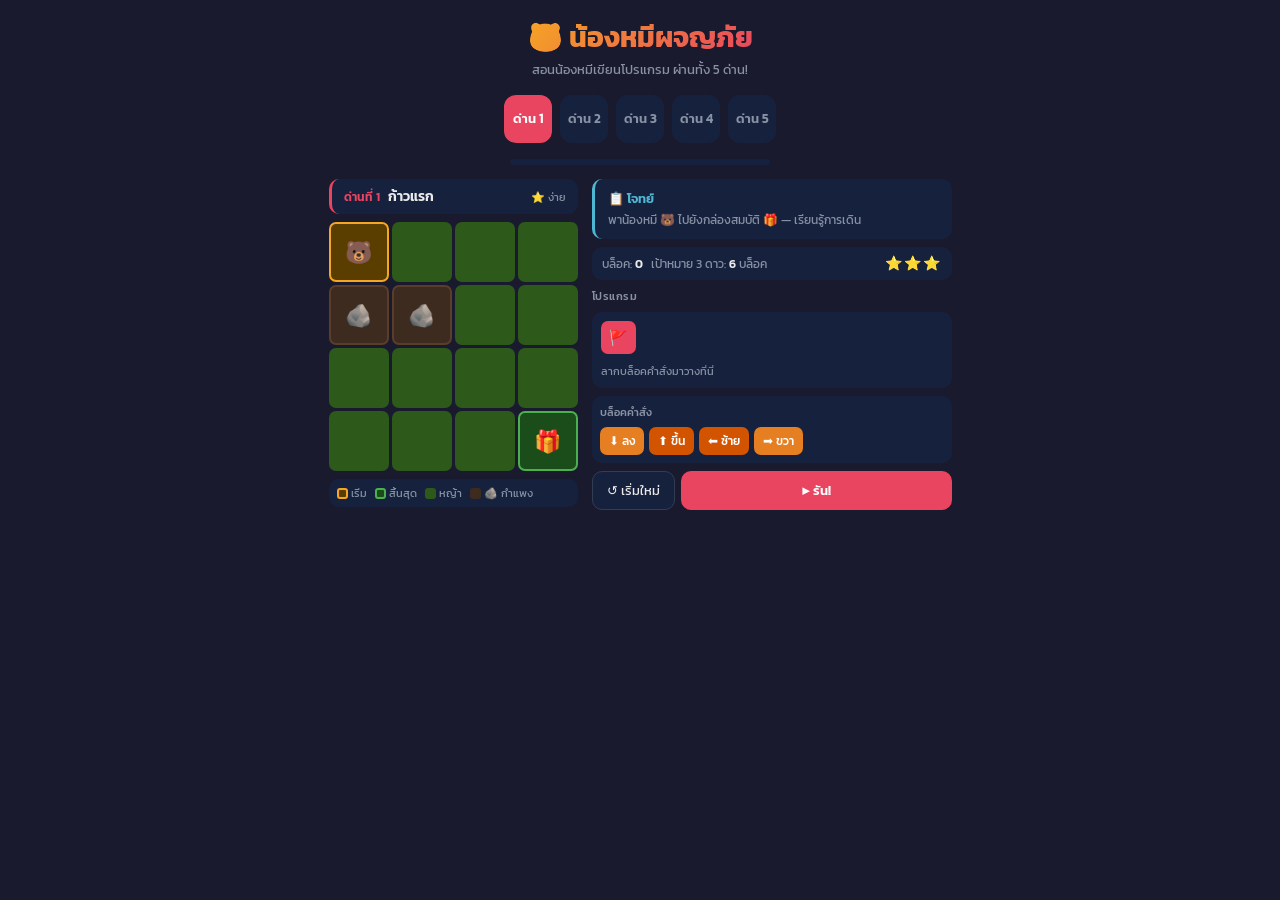
==== index.html @ 05c0a298 "Change to index file name." ====
<!DOCTYPE html>
<html lang="th">
<head>
<meta charset="UTF-8">
<meta name="viewport" content="width=device-width, initial-scale=1.0">
<title>🐻 น้องหมีผจญภัย</title>
<style>
  @import url('https://fonts.googleapis.com/css2?family=Kanit:wght@400;500;600;700&display=swap');

  *{box-sizing:border-box;margin:0;padding:0}

  :root{
    --bg:#1a1a2e;
    --surface:#16213e;
    --card:#0f3460;
    --accent:#e94560;
    --gold:#f5a623;
    --green:#4caf50;
    --blue:#4eb8d4;
    --purple:#8e44ad;
    --text:#eaeaea;
    --text-dim:#8892a4;
    --radius:10px;
  }

  body{
    background:var(--bg);
    color:var(--text);
    font-family:'Kanit',sans-serif;
    min-height:100vh;
    display:flex;
    flex-direction:column;
    align-items:center;
    padding:16px;
    user-select:none;
    -webkit-user-select:none;
  }

  /* Header */
  .header{
    text-align:center;
    margin-bottom:16px;
  }
  .header h1{
    font-size:28px;
    font-weight:700;
    background:linear-gradient(135deg,#f5a623,#e94560);
    -webkit-background-clip:text;
    -webkit-text-fill-color:transparent;
    background-clip:text;
  }
  .header p{font-size:13px;color:var(--text-dim);margin-top:2px}

  /* Level selector */
  .levels{
    display:flex;
    gap:8px;
    margin-bottom:16px;
    flex-wrap:wrap;
    justify-content:center;
  }
  .lvl-btn{
    width:48px;height:48px;border-radius:12px;
    border:2px solid transparent;
    background:var(--surface);
    color:var(--text-dim);
    font-family:'Kanit',sans-serif;
    font-size:13px;font-weight:600;
    cursor:pointer;
    display:flex;flex-direction:column;align-items:center;justify-content:center;gap:1px;
    transition:all .2s;
    position:relative;
  }
  .lvl-btn .star{font-size:9px;letter-spacing:-1px}
  .lvl-btn.done{border-color:var(--gold);color:var(--gold)}
  .lvl-btn.active{background:var(--accent);border-color:var(--accent);color:#fff}
  .lvl-btn:hover:not(.active){background:var(--card);color:var(--text)}
  .lvl-btn.locked{opacity:.4;cursor:not-allowed}

  /* Main game area */
  .game{
    display:flex;
    gap:14px;
    flex-wrap:wrap;
    justify-content:center;
    width:100%;
    max-width:820px;
  }

  /* Grid */
  .grid-wrap{display:flex;flex-direction:column;gap:8px}
  .level-badge{
    display:flex;align-items:center;gap:8px;
    padding:7px 12px;
    background:var(--surface);
    border-radius:var(--radius);
    border-left:3px solid var(--accent);
  }
  .level-badge .lv{font-size:12px;color:var(--accent);font-weight:600}
  .level-badge .nm{font-size:14px;font-weight:600}
  .level-badge .diff{font-size:11px;color:var(--text-dim);margin-left:auto}

  .grid{
    display:grid;
    gap:3px;
  }
  .cell{
    width:60px;height:60px;
    border-radius:7px;
    display:flex;align-items:center;justify-content:center;
    font-size:22px;
    border:2px solid transparent;
    transition:all .2s;
    position:relative;
  }
  .grass{background:#2d5a1b}
  .water{background:#1a4a6b}
  .obstacle{background:#3d2b1f;border-color:#5a3d2a}
  .ice{background:#a8d8e8;border-color:#7ec8e3}
  .sand{background:#8b7355}
  .lava{background:#7a2020;border-color:#c0392b}
  .start{background:#5a3e00;border-color:var(--gold)}
  .end{background:#1b4d1b;border-color:var(--green)}
  .path-cell{outline:3px solid rgba(245,166,35,.6);outline-offset:-3px;z-index:1}
  .active-cell{background:#fff3b0!important}

  .legend{
    display:flex;gap:8px;flex-wrap:wrap;
    font-size:11px;color:var(--text-dim);
    padding:6px 8px;background:var(--surface);border-radius:var(--radius);
  }
  .ld{width:11px;height:11px;border-radius:3px;flex-shrink:0}
  .li{display:flex;align-items:center;gap:3px}

  /* Right panel */
  .rp{
    flex:1;min-width:270px;max-width:360px;
    display:flex;flex-direction:column;gap:8px;
  }

  .obj{
    background:var(--surface);border-radius:var(--radius);
    padding:10px 13px;
    border-left:3px solid var(--blue);
  }
  .obj h3{font-size:13px;font-weight:600;color:var(--blue);margin-bottom:3px}
  .obj p{font-size:12px;color:var(--text-dim);line-height:1.5}

  .prog-label{font-size:11px;color:var(--text-dim);font-weight:500;text-transform:uppercase;letter-spacing:.5px}

  .prog{
    background:var(--surface);border-radius:var(--radius);
    padding:8px;min-height:72px;
    display:flex;flex-wrap:wrap;gap:5px;align-items:flex-start;
    border:1.5px solid transparent;
    transition:border-color .2s;
  }
  .prog.over{border-color:var(--gold)}
  .hint{font-size:11px;color:var(--text-dim);width:100%;padding-top:4px}
  .flag-blk{
    background:var(--accent);border-radius:7px;
    padding:5px 8px;font-size:15px;
    flex-shrink:0;
  }

  .blk{
    border-radius:7px;padding:5px 9px;
    font-size:12px;font-weight:500;
    cursor:grab;user-select:none;
    display:flex;align-items:center;gap:4px;
    border:none;color:#fff;
    transition:transform .1s,opacity .2s;
  }
  .blk:active{cursor:grabbing;transform:scale(.96)}
  .dn,.rt{background:#e67e22}
  .up,.lt{background:#d35400}
  .lp{background:var(--purple)}
  .if-blk{background:#1565c0}

  .placed{cursor:pointer;position:relative}
  .placed::after{
    content:'×';position:absolute;top:-5px;right:-5px;
    background:var(--accent);border-radius:50%;
    width:15px;height:15px;font-size:10px;color:#fff;
    display:flex;align-items:center;justify-content:center;
    line-height:15px;text-align:center;
  }
  .lp-n{
    width:28px;border:1px solid rgba(255,255,255,.4);
    border-radius:4px;padding:1px 3px;font-size:11px;
    text-align:center;background:rgba(255,255,255,.2);
    color:#fff;font-family:'Kanit',sans-serif;
  }

  .palette{
    display:flex;flex-wrap:wrap;gap:5px;
    padding:8px;background:var(--surface);border-radius:var(--radius);
  }
  .palette-label{font-size:11px;color:var(--text-dim);width:100%;margin-bottom:2px;font-weight:500}

  .btn-row{display:flex;gap:6px}
  .run{
    background:var(--accent);color:#fff;border:none;
    border-radius:var(--radius);padding:9px 18px;
    font-size:13px;font-weight:600;cursor:pointer;
    font-family:'Kanit',sans-serif;
    transition:background .2s,transform .1s;
    flex:1;
  }
  .run:hover{background:#ff6b7a}
  .run:active{transform:scale(.97)}
  .rst{
    background:var(--surface);border:1.5px solid #333d52;
    border-radius:var(--radius);padding:9px 14px;
    font-size:13px;cursor:pointer;
    color:var(--text);font-family:'Kanit',sans-serif;
    transition:background .2s;
  }
  .rst:hover{background:var(--card)}


  .msg{
    font-size:12px;padding:8px 12px;
    border-radius:var(--radius);font-weight:500;
    min-height:36px;
  }
  .ok{background:#1b4d1b;color:#81c784}
  .err{background:#4a1520;color:#ef9a9a}
  .inf{background:#0d2b45;color:#64b5f6}



  /* Win screen */
  .win-overlay{
    display:none;position:fixed;inset:0;
    background:rgba(0,0,0,.8);
    z-index:100;
    align-items:center;justify-content:center;
  }
  .win-overlay.show{display:flex}
  .win-box{
    background:var(--surface);border-radius:20px;
    padding:32px;text-align:center;
    border:2px solid var(--gold);
    max-width:340px;width:90%;
    animation:popIn .4s cubic-bezier(.34,1.56,.64,1);
  }
  @keyframes popIn{from{transform:scale(.6);opacity:0}to{transform:scale(1);opacity:1}}
  .win-box .emoji{font-size:64px;display:block;margin-bottom:12px}
  .win-box h2{font-size:22px;font-weight:700;color:var(--gold);margin-bottom:6px}
  .win-box p{font-size:13px;color:var(--text-dim);margin-bottom:16px}
  .win-next{
    background:linear-gradient(135deg,var(--gold),var(--accent));
    color:#fff;border:none;border-radius:var(--radius);
    padding:10px 24px;font-size:14px;font-weight:600;
    cursor:pointer;font-family:'Kanit',sans-serif;
    transition:transform .1s;
  }
  .win-next:hover{transform:scale(1.04)}
  .win-close{
    background:transparent;border:1.5px solid #333d52;
    color:var(--text-dim);border-radius:var(--radius);
    padding:10px 20px;font-size:13px;cursor:pointer;
    font-family:'Kanit',sans-serif;margin-left:8px;
  }

  /* Step counter */
  .step-info{
    display:flex;gap:8px;align-items:center;
    padding:6px 10px;background:var(--surface);
    border-radius:var(--radius);font-size:12px;
    color:var(--text-dim);
  }
  .step-info span{color:var(--text);font-weight:600}
  .stars-display{
    margin-left:auto;font-size:14px;letter-spacing:2px;
  }

  /* Progress bar */
  .prog-bar-wrap{
    background:var(--surface);border-radius:999px;
    height:6px;overflow:hidden;
    width:100%;
  }
  .prog-bar{
    height:100%;border-radius:999px;
    background:linear-gradient(90deg,var(--gold),var(--accent));
    transition:width .4s ease;
  }
</style>
</head>
<body>

<div class="header">
  <h1>🐻 น้องหมีผจญภัย</h1>
  <p>สอนน้องหมีเขียนโปรแกรม ผ่านทั้ง 5 ด่าน!</p>
</div>

<!-- Level select -->
<div class="levels" id="level-tabs"></div>
<div class="prog-bar-wrap" style="max-width:260px;margin-bottom:14px">
  <div class="prog-bar" id="progress-bar" style="width:0%"></div>
</div>

<!-- Game -->
<div class="game">
  <div class="grid-wrap">
    <div class="level-badge">
      <span class="lv" id="lv-label">ด่านที่ 1</span>
      <span class="nm" id="lv-name">ก้าวแรก</span>
      <span class="diff" id="lv-diff">⭐ ง่าย</span>
    </div>
    <div class="grid" id="grid"></div>
    <div class="legend" id="legend"></div>
  </div>

  <div class="rp">
    <div class="obj">
      <h3>📋 โจทย์</h3>
      <p id="objective">พาน้องหมี 🐻 ไปยังกล่องสมบัติ 🎁</p>
    </div>

    <div class="step-info">
      <div>บล็อค: <span id="block-count">0</span></div>
      <div>เป้าหมาย 3 ดาว: <span id="target-steps">—</span> บล็อค</div>
      <div class="stars-display" id="stars-preview">⭐⭐⭐</div>
    </div>

    <div class="prog-label">โปรแกรม</div>
    <div class="prog" id="prog">
      <div class="flag-blk">🚩</div>
      <div class="hint" id="hint">ลากบล็อคคำสั่งมาวางที่นี่</div>
    </div>

    <div class="palette" id="palette">
      <div class="palette-label">บล็อคคำสั่ง</div>
    </div>

    <div class="btn-row">
      <button class="rst" onclick="resetGame()">↺ เริ่มใหม่</button>
      <button class="run" onclick="runProgram()">▶ รัน!</button>

    </div>

    <div class="msg" id="msg"></div>


  </div>
</div>

<!-- Win overlay -->
<div class="win-overlay" id="win-overlay">
  <div class="win-box">
    <span class="emoji" id="win-emoji">🎉</span>
    <h2 id="win-title">เยี่ยมมาก!</h2>
    <p id="win-desc">ผ่านด่านแล้ว!</p>
    <div id="win-stars" style="font-size:28px;margin-bottom:16px">⭐⭐⭐</div>
    <button class="win-next" id="win-next-btn" onclick="nextLevel()">ด่านถัดไป ➡</button>
    <button class="win-close" onclick="closeWin()">เล่นอีกครั้ง</button>
  </div>
</div>

<script>
// ==================== LEVEL DATA ====================
const LEVELS = [
  {
    name:'ก้าวแรก',
    difficulty:'⭐ ง่าย',
    objective:'พาน้องหมี 🐻 ไปยังกล่องสมบัติ 🎁 — เรียนรู้การเดิน',
    size:4,
    map:[
      ['start','grass','grass','grass'],
      ['obstacle','obstacle','grass','grass'],
      ['grass','grass','grass','grass'],
      ['grass','grass','grass','end'],
    ],
    start:[0,0], end:[3,3],
    targetSteps:6,
    solution:{
      label:'6 ก้าว',
      flat:[{cmd:'right'},{cmd:'right'},{cmd:'down'},{cmd:'right'},{cmd:'down'},{cmd:'down'}],
      looped:null,
      path:[[0,0],[0,1],[0,2],[1,2],[2,2],[2,3],[3,3]]
    },
    availableCmds:['down','up','left','right'],
    terrainInfo:{obstacle:'🪨 กำแพง'},
  },
  {
    name:'ข้ามแม่น้ำ',
    difficulty:'⭐⭐ ปานกลาง',
    objective:'มีน้ำกั้น! หาเส้นทางที่ไม่ผ่านน้ำ 💧',
    size:5,
    map:[
      ['start','grass','grass','obstacle','grass'],
      ['grass','obstacle','grass','grass','grass'],
      ['grass','grass','grass','water','grass'],
      ['obstacle','grass','water','grass','grass'],
      ['grass','grass','grass','grass','end'],
    ],
    start:[0,0], end:[4,4],
    targetSteps:8,
    solution:{
      label:'8 ก้าว',
      flat:[{cmd:'right'},{cmd:'right'},{cmd:'down'},{cmd:'right'},{cmd:'right'},{cmd:'down'},{cmd:'down'},{cmd:'down'}],
      looped:[{cmd:'loop',n:2},{cmd:'right'},{cmd:'down'},{cmd:'loop',n:2},{cmd:'right'},{cmd:'loop',n:3},{cmd:'down'}],
      path:[[0,0],[0,1],[0,2],[1,2],[1,3],[1,4],[2,4],[3,4],[4,4]]
    },
    availableCmds:['down','up','left','right','loop'],
    terrainInfo:{obstacle:'🪨 กำแพง',water:'💧 น้ำ'},
  },
  {
    name:'ป่าน้ำแข็ง',
    difficulty:'⭐⭐⭐ ยาก',
    objective:'พื้นน้ำแข็งลื่น! ระวังขอบแผนที่ 🧊',
    size:5,
    map:[
      ['start','ice','ice','obstacle','grass'],
      ['grass','ice','obstacle','grass','grass'],
      ['grass','ice','ice','ice','grass'],
      ['obstacle','grass','grass','ice','obstacle'],
      ['grass','grass','grass','ice','end'],
    ],
    start:[0,0], end:[4,4],
    targetSteps:9,
    solution:{
      label:'9 ก้าว',
      flat:[{cmd:'down'},{cmd:'down'},{cmd:'right'},{cmd:'down'},{cmd:'right'},{cmd:'down'},{cmd:'right'},{cmd:'right'},{cmd:'right'}],
      looped:null,
      path:[[0,0],[1,0],[2,0],[2,1],[2,2],[2,3],[3,3],[4,3],[4,4]]
    },
    availableCmds:['down','up','left','right','loop'],
    terrainInfo:{obstacle:'🪨 กำแพง',ice:'🧊 น้ำแข็ง (ลื่น)'},
  },
  {
    name:'ทะเลทราย',
    difficulty:'⭐⭐⭐ ยาก',
    objective:'ทรายร้อน! ใช้บล็อควนซ้ำให้เก่งเพื่อเดินทางไกล 🏜️',
    size:6,
    map:[
      ['start','sand','sand','sand','obstacle','grass'],
      ['grass','obstacle','sand','sand','sand','grass'],
      ['grass','grass','sand','obstacle','sand','grass'],
      ['obstacle','grass','grass','sand','sand','sand'],
      ['grass','grass','grass','obstacle','grass','sand'],
      ['grass','grass','grass','grass','grass','end'],
    ],
    start:[0,0], end:[5,5],
    targetSteps:10,
    solution:{
      label:'10 ก้าว',
      flat:[{cmd:'down'},{cmd:'down'},{cmd:'right'},{cmd:'right'},{cmd:'down'},{cmd:'right'},{cmd:'right'},{cmd:'down'},{cmd:'down'},{cmd:'right'}],
      looped:[{cmd:'loop',n:2},{cmd:'down'},{cmd:'loop',n:2},{cmd:'right'},{cmd:'down'},{cmd:'loop',n:2},{cmd:'right'},{cmd:'loop',n:2},{cmd:'down'},{cmd:'right'}],
      path:[[0,0],[1,0],[2,0],[2,1],[2,2],[3,2],[3,3],[3,4],[4,4],[5,4],[5,5]]
    },
    availableCmds:['down','up','left','right','loop'],
    terrainInfo:{obstacle:'🪨 กำแพง',sand:'🏜️ ทราย'},
  },
  {
    name:'ภูเขาไฟ',
    difficulty:'🔥 ยากมาก',
    objective:'ระวังลาวา! เส้นทางแคบมาก ต้องวางแผนให้ดี 🌋',
    size:6,
    map:[
      ['start','grass','lava','lava','lava','grass'],
      ['grass','grass','grass','lava','grass','grass'],
      ['lava','obstacle','grass','lava','grass','lava'],
      ['lava','grass','grass','grass','obstacle','lava'],
      ['grass','grass','lava','grass','grass','grass'],
      ['grass','obstacle','lava','lava','grass','end'],
    ],
    start:[0,0], end:[5,5],
    targetSteps:10,
    solution:{
      label:'10 ก้าว',
      flat:[{cmd:'down'},{cmd:'down'},{cmd:'right'},{cmd:'right'},{cmd:'down'},{cmd:'down'},{cmd:'right'},{cmd:'right'},{cmd:'down'},{cmd:'right'}],
      looped:[{cmd:'loop',n:2},{cmd:'down'},{cmd:'loop',n:2},{cmd:'right'},{cmd:'loop',n:2},{cmd:'down'},{cmd:'loop',n:2},{cmd:'right'},{cmd:'down'},{cmd:'right'}],
      path:[[0,0],[1,0],[2,0],[2,1],[2,2],[3,2],[3,3],[4,3],[4,4],[5,4],[5,5]]
    },
    availableCmds:['down','up','left','right','loop'],
    terrainInfo:{lava:'🔥 ลาวา',obstacle:'🪨 กำแพง'},
  },
];

// ==================== GAME STATE ====================
const EMOJIS={start:'🐻',end:'🎁',obstacle:'🪨',water:'💧',grass:'',ice:'🧊',sand:'🏝️',lava:'🔥'};
const CMD_ICONS={down:'⬇',up:'⬆',left:'⬅',right:'➡'};
const CMD_LABELS={down:'ลง',up:'ขึ้น',left:'ซ้าย',right:'ขวา'};
const CMD_CLASS={down:'dn',up:'up',left:'lt',right:'rt'};
const BLOCKED=['water','lava','obstacle'];

let currentLevel=0;
let pos={r:0,c:0};
let program=[];
let running=false;
let completedLevels=[];
let levelStars={};

try{
  completedLevels=JSON.parse(localStorage.getItem('beargame_done')||'[]');
  levelStars=JSON.parse(localStorage.getItem('beargame_stars')||'{}');
}catch(e){}

function saveProgress(){
  try{
    localStorage.setItem('beargame_done',JSON.stringify(completedLevels));
    localStorage.setItem('beargame_stars',JSON.stringify(levelStars));
  }catch(e){}
}

// ==================== BUILD UI ====================
function buildLevelTabs(){
  const wrap=document.getElementById('level-tabs');
  wrap.innerHTML='';
  LEVELS.forEach((lv,i)=>{
    const btn=document.createElement('button');
    btn.className='lvl-btn'+(i===currentLevel?' active':'')+(completedLevels.includes(i)?' done':'');
    const stars=levelStars[i]||0;
    const starStr=stars>0?('⭐'.repeat(stars)):'';
    btn.innerHTML=`<span>ด่าน ${i+1}</span><span class="star">${starStr||''}</span>`;
    btn.onclick=()=>{if(!running){loadLevel(i);}};
    wrap.appendChild(btn);
  });
  // Progress bar
  const pct=(completedLevels.length/LEVELS.length)*100;
  document.getElementById('progress-bar').style.width=pct+'%';
}

function loadLevel(idx){
  currentLevel=idx;
  running=false;
  program=[];
  pos={r:LEVELS[idx].start[0],c:LEVELS[idx].start[1]};

  const lv=LEVELS[idx];
  document.getElementById('lv-label').textContent=`ด่านที่ ${idx+1}`;
  document.getElementById('lv-name').textContent=lv.name;
  document.getElementById('lv-diff').textContent=lv.difficulty;
  document.getElementById('objective').textContent=lv.objective;
  document.getElementById('target-steps').textContent=lv.solution.looped?lv.solution.looped.length:lv.solution.flat.length;

  // Update grid size
  const g=document.getElementById('grid');
  g.style.gridTemplateColumns=`repeat(${lv.size},60px)`;
  g.style.gridTemplateRows=`repeat(${lv.size},60px)`;

  // Palette
  buildPalette(lv.availableCmds);

  // Clear program
  const prog=document.getElementById('prog');
  prog.querySelectorAll('.placed').forEach(b=>b.remove());
  const h=document.getElementById('hint');
  if(h)h.style.display='';
  document.getElementById('msg').textContent='';
  document.getElementById('msg').className='msg';
  document.getElementById('block-count').textContent='0';
  document.getElementById('stars-preview').textContent='⭐⭐⭐';

  // Legend
  buildLegend(lv.terrainInfo);

  buildGrid([]);
  buildLevelTabs();
}

function buildPalette(cmds){
  const pal=document.getElementById('palette');
  pal.innerHTML='<div class="palette-label">บล็อคคำสั่ง</div>';
  cmds.forEach(cmd=>{
    if(cmd==='loop'){
      const b=document.createElement('div');
      b.className='blk lp';b.draggable=true;b.dataset.cmd='loop';
      b.innerHTML=`🔁 ×<input class="lp-n" id="lpn" type="number" min="1" max="9" value="2" onclick="event.stopPropagation()"> ถัดไป`;
      pal.appendChild(b);
    } else {
      const b=document.createElement('div');
      b.className=`blk ${CMD_CLASS[cmd]||''}`;b.draggable=true;b.dataset.cmd=cmd;
      b.textContent=`${CMD_ICONS[cmd]} ${CMD_LABELS[cmd]}`;
      pal.appendChild(b);
    }
  });
  setupDrag();
}

function buildLegend(info){
  const leg=document.getElementById('legend');
  const bg={obstacle:'#3d2b1f',water:'#1a4a6b',grass:'#2d5a1b',ice:'#a8d8e8',sand:'#8b7355',lava:'#7a2020',start:'#5a3e00',end:'#1b4d1b'};
  let html=`<div class="li"><div class="ld" style="background:#5a3e00;border:2px solid var(--gold)"></div>เริ่ม</div>`;
  html+=`<div class="li"><div class="ld" style="background:#1b4d1b;border:2px solid var(--green)"></div>สิ้นสุด</div>`;
  html+=`<div class="li"><div class="ld" style="background:#2d5a1b"></div>หญ้า</div>`;
  for(const [type,label] of Object.entries(info)){
    html+=`<div class="li"><div class="ld" style="background:${bg[type]||'#555'}"></div>${label}</div>`;
  }
  leg.innerHTML=html;
}

function buildGrid(pathCells){
  const lv=LEVELS[currentLevel];
  const g=document.getElementById('grid');g.innerHTML='';
  const pathSet=new Set((pathCells||[]).map(([r,c])=>r+','+c));
  for(let r=0;r<lv.size;r++) for(let c=0;c<lv.size;c++){
    const d=document.createElement('div');
    const type=lv.map[r][c];
    d.className='cell '+type;
    d.id=`c${r}${c}`;
    if(pathSet.has(r+','+c)&&type!=='start'&&type!=='end') d.classList.add('path-cell');
    d.textContent=EMOJIS[type]||'';
    g.appendChild(d);
  }
  drawPlayer();
}

function drawPlayer(){
  document.querySelectorAll('.player').forEach(e=>e.remove());
  const cell=document.getElementById(`c${pos.r}${pos.c}`);
  if(cell){
    cell.textContent='';
    const s=document.createElement('span');
    s.className='player';s.textContent='🐻';
    cell.appendChild(s);
  }
}

// ==================== DRAG & DROP ====================
let dragSetupDone = false;
function setupDrag(){
  const pal=document.getElementById('palette');
  const prog=document.getElementById('prog');

  if(!dragSetupDone){
    dragSetupDone=true;

    prog.addEventListener('dragover',e=>{e.preventDefault();prog.classList.add('over');});
    prog.addEventListener('dragleave',()=>prog.classList.remove('over'));
    prog.addEventListener('drop',e=>{
      e.preventDefault();prog.classList.remove('over');
      const d=e.dataTransfer.getData('text');if(d)addBlock(d);
    });
  }

  // Remove old dragstart listener and re-add fresh one on palette
  const oldPal=pal.cloneNode(true);
  pal.parentNode.replaceChild(oldPal,pal);
  const newPal=document.getElementById('palette');
  newPal.addEventListener('dragstart',e=>{
    const b=e.target.closest('[data-cmd]');if(!b)return;
    if(b.classList.contains('placed')){e.preventDefault();return;}
    const cmd=b.dataset.cmd;
    const lpn=newPal.querySelector('#lpn');
    e.dataTransfer.setData('text',cmd==='loop'?'loop:'+(lpn?lpn.value:2):cmd);
  });
}

function addBlock(data){
  const hint=document.getElementById('hint');if(hint)hint.style.display='none';
  const b=document.createElement('div');
  b.className='blk placed ';
  if(data.startsWith('loop')){
    const n=data.split(':')[1]||2;
    b.classList.add('lp');
    b.innerHTML=`🔁×${n} ถัดไป`;
    b.dataset.cmd='loop';b.dataset.n=n;
  } else {
    b.classList.add(CMD_CLASS[data]||'');
    b.textContent=`${CMD_ICONS[data]} ${CMD_LABELS[data]}`;
    b.dataset.cmd=data;
  }
  b.title='คลิกเพื่อลบ';
  b.addEventListener('click',()=>{if(!running){b.remove();updateProg();}});
  document.getElementById('prog').appendChild(b);
  updateProg();
}

function updateProg(){
  program=[];
  document.getElementById('prog').querySelectorAll('.placed').forEach(b=>{
    program.push(b.dataset.cmd==='loop'?{cmd:'loop',n:parseInt(b.dataset.n)||2}:{cmd:b.dataset.cmd});
  });
  const count=program.length;
  document.getElementById('block-count').textContent=count;

  const lv=LEVELS[currentLevel];
  const s=calcStars(program.length,lv);
  document.getElementById('stars-preview').textContent=program.length>0?'⭐'.repeat(s)+'☆'.repeat(3-s):'⭐⭐⭐';
}

function expandProg(p){
  const out=[];let i=0;
  while(i<p.length){
    if(p[i].cmd==='loop'&&i+1<p.length){
      for(let k=0;k<p[i].n;k++) out.push(p[i+1]);
      i+=2;
    } else {out.push(p[i]);i++;}
  }
  return out;
}

function calcStars(blockCount, lv){
  const sol=lv.solution;
  // threshold สำหรับ 3 ดาว: ถ้ามี looped solution ให้ใช้ความยาวนั้น ถ้าไม่มีใช้ flat
  const best3 = sol.looped ? sol.looped.length : sol.flat.length;
  const best2 = sol.flat.length;
  if(blockCount <= best3) return 3;
  if(blockCount <= best2) return 2;
  return 1;
}

// ==================== RUN ====================
async function runProgram(){
  if(running)return;running=true;
  updateProg();
  setMsg('','');
  const lv=LEVELS[currentLevel];
  pos={r:lv.start[0],c:lv.start[1]};
  buildGrid([]);

  const exp=expandProg(program);
  if(!exp.length){setMsg('ยังไม่มีคำสั่ง ลากบล็อคมาก่อนนะ 🙂','inf');running=false;return;}

  const visited=[[lv.start[0],lv.start[1]]];

  for(const s of exp){
    await delay(340);
    let{r,c}=pos,nr=r,nc=c;
    if(s.cmd==='down')nr++;
    else if(s.cmd==='up')nr--;
    else if(s.cmd==='left')nc--;
    else if(s.cmd==='right')nc++;

    if(nr<0||nr>=lv.size||nc<0||nc>=lv.size){
      setMsg('ออกนอกแผนที่! 😅 ลองเส้นทางอื่น','err');running=false;return;
    }
    const cellType=lv.map[nr][nc];
    if(cellType==='obstacle'){setMsg('ชนกำแพง! 🪨 หลีกเลี่ยงหิน','err');running=false;return;}
    if(cellType==='water'){setMsg('ตกน้ำ! 💧 น้องหมีว่ายน้ำไม่เป็น','err');running=false;return;}
    if(cellType==='lava'){setMsg('โดนลาวา! 🔥 ร้อนมาก! เลี่ยงด้วย','err');running=false;return;}

    pos={r:nr,c:nc};
    visited.push([nr,nc]);
    buildGrid(visited);
  }

  await delay(200);
  if(pos.r===lv.end[0]&&pos.c===lv.end[1]){
    const blockCount=program.length;
    const steps=exp.length;
    const stars=calcStars(blockCount,lv);
    onLevelComplete(stars,steps,blockCount);
  } else {
    setMsg('ยังไม่ถึงจุดหมาย ลองปรับเส้นทางอีกครั้ง!','inf');
  }
  running=false;
}

function onLevelComplete(stars,steps,blockCount){
  if(!completedLevels.includes(currentLevel)) completedLevels.push(currentLevel);
  if((levelStars[currentLevel]||0)<stars) levelStars[currentLevel]=stars;
  saveProgress();

  const msgs3=['สุดยอด! ใช้บล็อคน้อยมาก! 🏆','เยี่ยมเลย! โค้ดกระชับมาก! 🌟','ฉลาดมาก! ใช้ลูปได้เก่งเลย! ✨'];
  const msgs2=['ดีมาก! ลองใช้ลูปเพื่อลดบล็อคให้ได้ 3 ดาว!','ผ่านแล้ว! ลองหาวิธีใช้บล็อคให้น้อยกว่านี้ได้!','ดี! ลองใช้วนซ้ำให้ได้ 3 ดาว!'];
  const msgs1=['ผ่านด่านแล้ว! แต่ใช้บล็อคเยอะมาก ลองใหม่!','ผ่านได้! ลองปรับให้ใช้บล็อคน้อยกว่านี้นะ!'];

  const msgs=stars===3?msgs3:stars===2?msgs2:msgs1;
  const desc=msgs[Math.floor(Math.random()*msgs.length)];

  document.getElementById('win-emoji').textContent=stars===3?'🏆':stars===2?'🌟':'🎉';
  document.getElementById('win-title').textContent=`ผ่านด่าน ${currentLevel+1}!`;
  document.getElementById('win-desc').textContent=desc+` (${blockCount} บล็อค / ${steps} ก้าว)`;
  document.getElementById('win-stars').textContent='⭐'.repeat(stars)+'☆'.repeat(3-stars);

  const nextBtn=document.getElementById('win-next-btn');
  if(currentLevel<LEVELS.length-1){
    nextBtn.style.display='';
    nextBtn.textContent=`ด่านที่ ${currentLevel+2} ➡`;
  } else {
    nextBtn.style.display='none';
  }

  document.getElementById('win-overlay').classList.add('show');
  buildLevelTabs();
}

function nextLevel(){
  closeWin();
  if(currentLevel<LEVELS.length-1) loadLevel(currentLevel+1);
}

function closeWin(){
  document.getElementById('win-overlay').classList.remove('show');
  resetGame();
}

function resetGame(){
  running=false;
  const lv=LEVELS[currentLevel];
  pos={r:lv.start[0],c:lv.start[1]};
  program=[];
  document.getElementById('prog').querySelectorAll('.placed').forEach(b=>b.remove());
  const h=document.getElementById('hint');if(h)h.style.display='';
  setMsg('','');
  document.getElementById('block-count').textContent='0';
  document.getElementById('stars-preview').textContent='⭐⭐⭐';
  buildGrid([]);
}



function setMsg(t,tp){
  const e=document.getElementById('msg');
  e.className='msg'+(tp?' '+tp:'');
  e.textContent=t;
}

function delay(ms){return new Promise(res=>setTimeout(res,ms));}

// ==================== INIT ====================
setupDrag();
loadLevel(0);
</script>
</body>
</html>
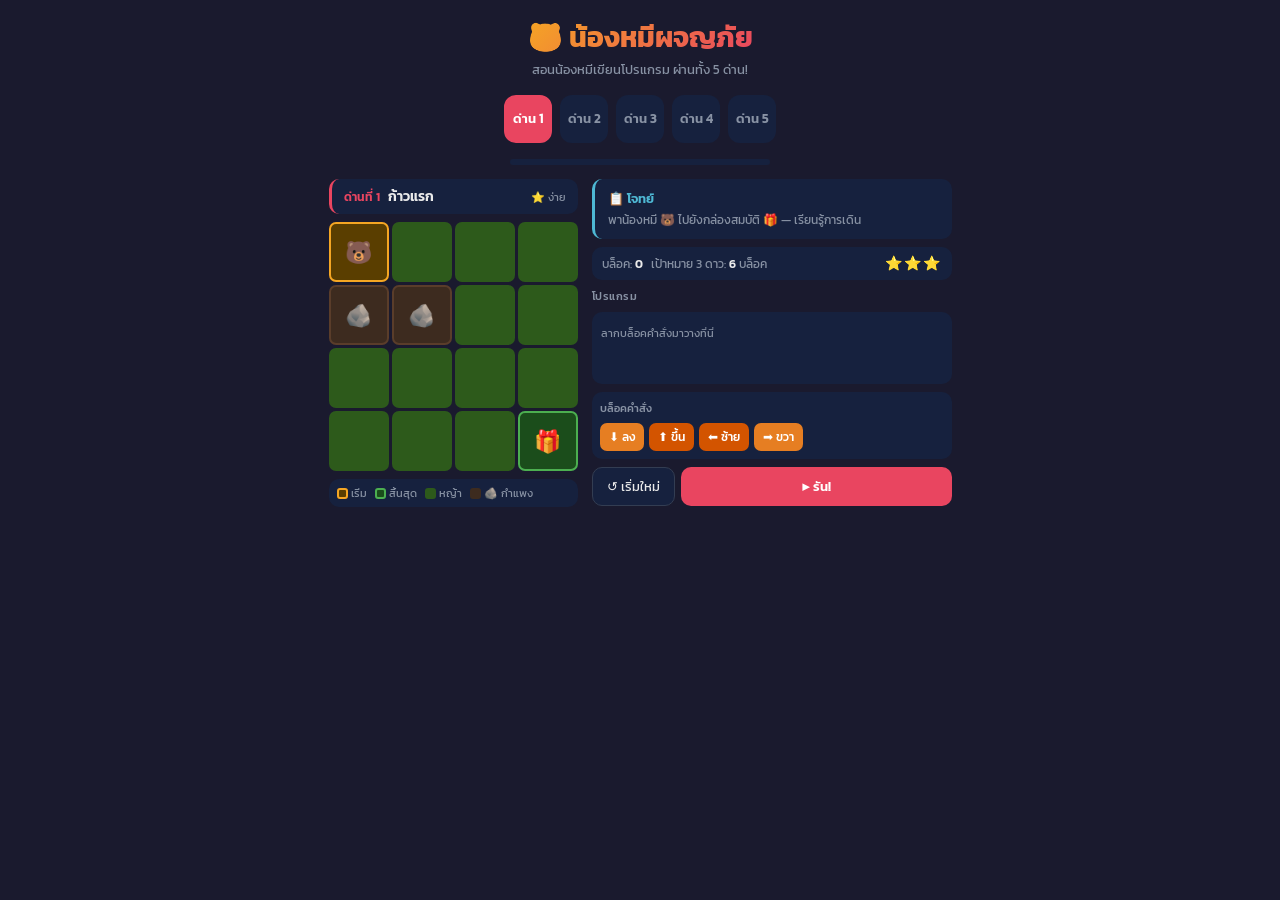
==== commit b8c5b6fa: "Updated the game is latest version." ====
--- a/index.html
+++ b/index.html
@@ -4,290 +4,7 @@
 <meta charset="UTF-8">
 <meta name="viewport" content="width=device-width, initial-scale=1.0">
 <title>🐻 น้องหมีผจญภัย</title>
-<style>
-  @import url('https://fonts.googleapis.com/css2?family=Kanit:wght@400;500;600;700&display=swap');
-
-  *{box-sizing:border-box;margin:0;padding:0}
-
-  :root{
-    --bg:#1a1a2e;
-    --surface:#16213e;
-    --card:#0f3460;
-    --accent:#e94560;
-    --gold:#f5a623;
-    --green:#4caf50;
-    --blue:#4eb8d4;
-    --purple:#8e44ad;
-    --text:#eaeaea;
-    --text-dim:#8892a4;
-    --radius:10px;
-  }
-
-  body{
-    background:var(--bg);
-    color:var(--text);
-    font-family:'Kanit',sans-serif;
-    min-height:100vh;
-    display:flex;
-    flex-direction:column;
-    align-items:center;
-    padding:16px;
-    user-select:none;
-    -webkit-user-select:none;
-  }
-
-  /* Header */
-  .header{
-    text-align:center;
-    margin-bottom:16px;
-  }
-  .header h1{
-    font-size:28px;
-    font-weight:700;
-    background:linear-gradient(135deg,#f5a623,#e94560);
-    -webkit-background-clip:text;
-    -webkit-text-fill-color:transparent;
-    background-clip:text;
-  }
-  .header p{font-size:13px;color:var(--text-dim);margin-top:2px}
-
-  /* Level selector */
-  .levels{
-    display:flex;
-    gap:8px;
-    margin-bottom:16px;
-    flex-wrap:wrap;
-    justify-content:center;
-  }
-  .lvl-btn{
-    width:48px;height:48px;border-radius:12px;
-    border:2px solid transparent;
-    background:var(--surface);
-    color:var(--text-dim);
-    font-family:'Kanit',sans-serif;
-    font-size:13px;font-weight:600;
-    cursor:pointer;
-    display:flex;flex-direction:column;align-items:center;justify-content:center;gap:1px;
-    transition:all .2s;
-    position:relative;
-  }
-  .lvl-btn .star{font-size:9px;letter-spacing:-1px}
-  .lvl-btn.done{border-color:var(--gold);color:var(--gold)}
-  .lvl-btn.active{background:var(--accent);border-color:var(--accent);color:#fff}
-  .lvl-btn:hover:not(.active){background:var(--card);color:var(--text)}
-  .lvl-btn.locked{opacity:.4;cursor:not-allowed}
-
-  /* Main game area */
-  .game{
-    display:flex;
-    gap:14px;
-    flex-wrap:wrap;
-    justify-content:center;
-    width:100%;
-    max-width:820px;
-  }
-
-  /* Grid */
-  .grid-wrap{display:flex;flex-direction:column;gap:8px}
-  .level-badge{
-    display:flex;align-items:center;gap:8px;
-    padding:7px 12px;
-    background:var(--surface);
-    border-radius:var(--radius);
-    border-left:3px solid var(--accent);
-  }
-  .level-badge .lv{font-size:12px;color:var(--accent);font-weight:600}
-  .level-badge .nm{font-size:14px;font-weight:600}
-  .level-badge .diff{font-size:11px;color:var(--text-dim);margin-left:auto}
-
-  .grid{
-    display:grid;
-    gap:3px;
-  }
-  .cell{
-    width:60px;height:60px;
-    border-radius:7px;
-    display:flex;align-items:center;justify-content:center;
-    font-size:22px;
-    border:2px solid transparent;
-    transition:all .2s;
-    position:relative;
-  }
-  .grass{background:#2d5a1b}
-  .water{background:#1a4a6b}
-  .obstacle{background:#3d2b1f;border-color:#5a3d2a}
-  .ice{background:#a8d8e8;border-color:#7ec8e3}
-  .sand{background:#8b7355}
-  .lava{background:#7a2020;border-color:#c0392b}
-  .start{background:#5a3e00;border-color:var(--gold)}
-  .end{background:#1b4d1b;border-color:var(--green)}
-  .path-cell{outline:3px solid rgba(245,166,35,.6);outline-offset:-3px;z-index:1}
-  .active-cell{background:#fff3b0!important}
-
-  .legend{
-    display:flex;gap:8px;flex-wrap:wrap;
-    font-size:11px;color:var(--text-dim);
-    padding:6px 8px;background:var(--surface);border-radius:var(--radius);
-  }
-  .ld{width:11px;height:11px;border-radius:3px;flex-shrink:0}
-  .li{display:flex;align-items:center;gap:3px}
-
-  /* Right panel */
-  .rp{
-    flex:1;min-width:270px;max-width:360px;
-    display:flex;flex-direction:column;gap:8px;
-  }
-
-  .obj{
-    background:var(--surface);border-radius:var(--radius);
-    padding:10px 13px;
-    border-left:3px solid var(--blue);
-  }
-  .obj h3{font-size:13px;font-weight:600;color:var(--blue);margin-bottom:3px}
-  .obj p{font-size:12px;color:var(--text-dim);line-height:1.5}
-
-  .prog-label{font-size:11px;color:var(--text-dim);font-weight:500;text-transform:uppercase;letter-spacing:.5px}
-
-  .prog{
-    background:var(--surface);border-radius:var(--radius);
-    padding:8px;min-height:72px;
-    display:flex;flex-wrap:wrap;gap:5px;align-items:flex-start;
-    border:1.5px solid transparent;
-    transition:border-color .2s;
-  }
-  .prog.over{border-color:var(--gold)}
-  .hint{font-size:11px;color:var(--text-dim);width:100%;padding-top:4px}
-  .flag-blk{
-    background:var(--accent);border-radius:7px;
-    padding:5px 8px;font-size:15px;
-    flex-shrink:0;
-  }
-
-  .blk{
-    border-radius:7px;padding:5px 9px;
-    font-size:12px;font-weight:500;
-    cursor:grab;user-select:none;
-    display:flex;align-items:center;gap:4px;
-    border:none;color:#fff;
-    transition:transform .1s,opacity .2s;
-  }
-  .blk:active{cursor:grabbing;transform:scale(.96)}
-  .dn,.rt{background:#e67e22}
-  .up,.lt{background:#d35400}
-  .lp{background:var(--purple)}
-  .if-blk{background:#1565c0}
-
-  .placed{cursor:pointer;position:relative}
-  .placed::after{
-    content:'×';position:absolute;top:-5px;right:-5px;
-    background:var(--accent);border-radius:50%;
-    width:15px;height:15px;font-size:10px;color:#fff;
-    display:flex;align-items:center;justify-content:center;
-    line-height:15px;text-align:center;
-  }
-  .lp-n{
-    width:28px;border:1px solid rgba(255,255,255,.4);
-    border-radius:4px;padding:1px 3px;font-size:11px;
-    text-align:center;background:rgba(255,255,255,.2);
-    color:#fff;font-family:'Kanit',sans-serif;
-  }
-
-  .palette{
-    display:flex;flex-wrap:wrap;gap:5px;
-    padding:8px;background:var(--surface);border-radius:var(--radius);
-  }
-  .palette-label{font-size:11px;color:var(--text-dim);width:100%;margin-bottom:2px;font-weight:500}
-
-  .btn-row{display:flex;gap:6px}
-  .run{
-    background:var(--accent);color:#fff;border:none;
-    border-radius:var(--radius);padding:9px 18px;
-    font-size:13px;font-weight:600;cursor:pointer;
-    font-family:'Kanit',sans-serif;
-    transition:background .2s,transform .1s;
-    flex:1;
-  }
-  .run:hover{background:#ff6b7a}
-  .run:active{transform:scale(.97)}
-  .rst{
-    background:var(--surface);border:1.5px solid #333d52;
-    border-radius:var(--radius);padding:9px 14px;
-    font-size:13px;cursor:pointer;
-    color:var(--text);font-family:'Kanit',sans-serif;
-    transition:background .2s;
-  }
-  .rst:hover{background:var(--card)}
-
-
-  .msg{
-    font-size:12px;padding:8px 12px;
-    border-radius:var(--radius);font-weight:500;
-    min-height:36px;
-  }
-  .ok{background:#1b4d1b;color:#81c784}
-  .err{background:#4a1520;color:#ef9a9a}
-  .inf{background:#0d2b45;color:#64b5f6}
-
-
-
-  /* Win screen */
-  .win-overlay{
-    display:none;position:fixed;inset:0;
-    background:rgba(0,0,0,.8);
-    z-index:100;
-    align-items:center;justify-content:center;
-  }
-  .win-overlay.show{display:flex}
-  .win-box{
-    background:var(--surface);border-radius:20px;
-    padding:32px;text-align:center;
-    border:2px solid var(--gold);
-    max-width:340px;width:90%;
-    animation:popIn .4s cubic-bezier(.34,1.56,.64,1);
-  }
-  @keyframes popIn{from{transform:scale(.6);opacity:0}to{transform:scale(1);opacity:1}}
-  .win-box .emoji{font-size:64px;display:block;margin-bottom:12px}
-  .win-box h2{font-size:22px;font-weight:700;color:var(--gold);margin-bottom:6px}
-  .win-box p{font-size:13px;color:var(--text-dim);margin-bottom:16px}
-  .win-next{
-    background:linear-gradient(135deg,var(--gold),var(--accent));
-    color:#fff;border:none;border-radius:var(--radius);
-    padding:10px 24px;font-size:14px;font-weight:600;
-    cursor:pointer;font-family:'Kanit',sans-serif;
-    transition:transform .1s;
-  }
-  .win-next:hover{transform:scale(1.04)}
-  .win-close{
-    background:transparent;border:1.5px solid #333d52;
-    color:var(--text-dim);border-radius:var(--radius);
-    padding:10px 20px;font-size:13px;cursor:pointer;
-    font-family:'Kanit',sans-serif;margin-left:8px;
-  }
-
-  /* Step counter */
-  .step-info{
-    display:flex;gap:8px;align-items:center;
-    padding:6px 10px;background:var(--surface);
-    border-radius:var(--radius);font-size:12px;
-    color:var(--text-dim);
-  }
-  .step-info span{color:var(--text);font-weight:600}
-  .stars-display{
-    margin-left:auto;font-size:14px;letter-spacing:2px;
-  }
-
-  /* Progress bar */
-  .prog-bar-wrap{
-    background:var(--surface);border-radius:999px;
-    height:6px;overflow:hidden;
-    width:100%;
-  }
-  .prog-bar{
-    height:100%;border-radius:999px;
-    background:linear-gradient(90deg,var(--gold),var(--accent));
-    transition:width .4s ease;
-  }
-</style>
+<link rel="stylesheet" href="style.css">
 </head>
 <body>
 
@@ -328,7 +45,7 @@
 
     <div class="prog-label">โปรแกรม</div>
     <div class="prog" id="prog">
-      <div class="flag-blk">🚩</div>
+      <!-- <div class="flag-blk">🚩</div> -->
       <div class="hint" id="hint">ลากบล็อคคำสั่งมาวางที่นี่</div>
     </div>
 
@@ -360,463 +77,16 @@
   </div>
 </div>
 
-<script>
-// ==================== LEVEL DATA ====================
-const LEVELS = [
-  {
-    name:'ก้าวแรก',
-    difficulty:'⭐ ง่าย',
-    objective:'พาน้องหมี 🐻 ไปยังกล่องสมบัติ 🎁 — เรียนรู้การเดิน',
-    size:4,
-    map:[
-      ['start','grass','grass','grass'],
-      ['obstacle','obstacle','grass','grass'],
-      ['grass','grass','grass','grass'],
-      ['grass','grass','grass','end'],
-    ],
-    start:[0,0], end:[3,3],
-    targetSteps:6,
-    solution:{
-      label:'6 ก้าว',
-      flat:[{cmd:'right'},{cmd:'right'},{cmd:'down'},{cmd:'right'},{cmd:'down'},{cmd:'down'}],
-      looped:null,
-      path:[[0,0],[0,1],[0,2],[1,2],[2,2],[2,3],[3,3]]
-    },
-    availableCmds:['down','up','left','right'],
-    terrainInfo:{obstacle:'🪨 กำแพง'},
-  },
-  {
-    name:'ข้ามแม่น้ำ',
-    difficulty:'⭐⭐ ปานกลาง',
-    objective:'มีน้ำกั้น! หาเส้นทางที่ไม่ผ่านน้ำ 💧',
-    size:5,
-    map:[
-      ['start','grass','grass','obstacle','grass'],
-      ['grass','obstacle','grass','grass','grass'],
-      ['grass','grass','grass','water','grass'],
-      ['obstacle','grass','water','grass','grass'],
-      ['grass','grass','grass','grass','end'],
-    ],
-    start:[0,0], end:[4,4],
-    targetSteps:8,
-    solution:{
-      label:'8 ก้าว',
-      flat:[{cmd:'right'},{cmd:'right'},{cmd:'down'},{cmd:'right'},{cmd:'right'},{cmd:'down'},{cmd:'down'},{cmd:'down'}],
-      looped:[{cmd:'loop',n:2},{cmd:'right'},{cmd:'down'},{cmd:'loop',n:2},{cmd:'right'},{cmd:'loop',n:3},{cmd:'down'}],
-      path:[[0,0],[0,1],[0,2],[1,2],[1,3],[1,4],[2,4],[3,4],[4,4]]
-    },
-    availableCmds:['down','up','left','right','loop'],
-    terrainInfo:{obstacle:'🪨 กำแพง',water:'💧 น้ำ'},
-  },
-  {
-    name:'ป่าน้ำแข็ง',
-    difficulty:'⭐⭐⭐ ยาก',
-    objective:'พื้นน้ำแข็งลื่น! ระวังขอบแผนที่ 🧊',
-    size:5,
-    map:[
-      ['start','ice','ice','obstacle','grass'],
-      ['grass','ice','obstacle','grass','grass'],
-      ['grass','ice','ice','ice','grass'],
-      ['obstacle','grass','grass','ice','obstacle'],
-      ['grass','grass','grass','ice','end'],
-    ],
-    start:[0,0], end:[4,4],
-    targetSteps:9,
-    solution:{
-      label:'9 ก้าว',
-      flat:[{cmd:'down'},{cmd:'down'},{cmd:'right'},{cmd:'down'},{cmd:'right'},{cmd:'down'},{cmd:'right'},{cmd:'right'},{cmd:'right'}],
-      looped:null,
-      path:[[0,0],[1,0],[2,0],[2,1],[2,2],[2,3],[3,3],[4,3],[4,4]]
-    },
-    availableCmds:['down','up','left','right','loop'],
-    terrainInfo:{obstacle:'🪨 กำแพง',ice:'🧊 น้ำแข็ง (ลื่น)'},
-  },
-  {
-    name:'ทะเลทราย',
-    difficulty:'⭐⭐⭐ ยาก',
-    objective:'ทรายร้อน! ใช้บล็อควนซ้ำให้เก่งเพื่อเดินทางไกล 🏜️',
-    size:6,
-    map:[
-      ['start','sand','sand','sand','obstacle','grass'],
-      ['grass','obstacle','sand','sand','sand','grass'],
-      ['grass','grass','sand','obstacle','sand','grass'],
-      ['obstacle','grass','grass','sand','sand','sand'],
-      ['grass','grass','grass','obstacle','grass','sand'],
-      ['grass','grass','grass','grass','grass','end'],
-    ],
-    start:[0,0], end:[5,5],
-    targetSteps:10,
-    solution:{
-      label:'10 ก้าว',
-      flat:[{cmd:'down'},{cmd:'down'},{cmd:'right'},{cmd:'right'},{cmd:'down'},{cmd:'right'},{cmd:'right'},{cmd:'down'},{cmd:'down'},{cmd:'right'}],
-      looped:[{cmd:'loop',n:2},{cmd:'down'},{cmd:'loop',n:2},{cmd:'right'},{cmd:'down'},{cmd:'loop',n:2},{cmd:'right'},{cmd:'loop',n:2},{cmd:'down'},{cmd:'right'}],
-      path:[[0,0],[1,0],[2,0],[2,1],[2,2],[3,2],[3,3],[3,4],[4,4],[5,4],[5,5]]
-    },
-    availableCmds:['down','up','left','right','loop'],
-    terrainInfo:{obstacle:'🪨 กำแพง',sand:'🏜️ ทราย'},
-  },
-  {
-    name:'ภูเขาไฟ',
-    difficulty:'🔥 ยากมาก',
-    objective:'ระวังลาวา! เส้นทางแคบมาก ต้องวางแผนให้ดี 🌋',
-    size:6,
-    map:[
-      ['start','grass','lava','lava','lava','grass'],
-      ['grass','grass','grass','lava','grass','grass'],
-      ['lava','obstacle','grass','lava','grass','lava'],
-      ['lava','grass','grass','grass','obstacle','lava'],
-      ['grass','grass','lava','grass','grass','grass'],
-      ['grass','obstacle','lava','lava','grass','end'],
-    ],
-    start:[0,0], end:[5,5],
-    targetSteps:10,
-    solution:{
-      label:'10 ก้าว',
-      flat:[{cmd:'down'},{cmd:'down'},{cmd:'right'},{cmd:'right'},{cmd:'down'},{cmd:'down'},{cmd:'right'},{cmd:'right'},{cmd:'down'},{cmd:'right'}],
-      looped:[{cmd:'loop',n:2},{cmd:'down'},{cmd:'loop',n:2},{cmd:'right'},{cmd:'loop',n:2},{cmd:'down'},{cmd:'loop',n:2},{cmd:'right'},{cmd:'down'},{cmd:'right'}],
-      path:[[0,0],[1,0],[2,0],[2,1],[2,2],[3,2],[3,3],[4,3],[4,4],[5,4],[5,5]]
-    },
-    availableCmds:['down','up','left','right','loop'],
-    terrainInfo:{lava:'🔥 ลาวา',obstacle:'🪨 กำแพง'},
-  },
-];
+<!-- Event overlay -->
+<div class="event-overlay" id="event-overlay">
+  <div class="event-box">
+    <span class="event-emoji" id="event-emoji">💧</span>
+    <h2 id="event-title">จมน้ำ!</h2>
+    <p id="event-text">น้องหมีจมน้ำแล้ว ลองใหม่อีกครั้ง</p>
+    <!-- <button class="event-close" onclick="closeEventOverlay()">ปิด</button> -->
+  </div>
+</div>
 
-// ==================== GAME STATE ====================
-const EMOJIS={start:'🐻',end:'🎁',obstacle:'🪨',water:'💧',grass:'',ice:'🧊',sand:'🏝️',lava:'🔥'};
-const CMD_ICONS={down:'⬇',up:'⬆',left:'⬅',right:'➡'};
-const CMD_LABELS={down:'ลง',up:'ขึ้น',left:'ซ้าย',right:'ขวา'};
-const CMD_CLASS={down:'dn',up:'up',left:'lt',right:'rt'};
-const BLOCKED=['water','lava','obstacle'];
-
-let currentLevel=0;
-let pos={r:0,c:0};
-let program=[];
-let running=false;
-let completedLevels=[];
-let levelStars={};
-
-try{
-  completedLevels=JSON.parse(localStorage.getItem('beargame_done')||'[]');
-  levelStars=JSON.parse(localStorage.getItem('beargame_stars')||'{}');
-}catch(e){}
-
-function saveProgress(){
-  try{
-    localStorage.setItem('beargame_done',JSON.stringify(completedLevels));
-    localStorage.setItem('beargame_stars',JSON.stringify(levelStars));
-  }catch(e){}
-}
-
-// ==================== BUILD UI ====================
-function buildLevelTabs(){
-  const wrap=document.getElementById('level-tabs');
-  wrap.innerHTML='';
-  LEVELS.forEach((lv,i)=>{
-    const btn=document.createElement('button');
-    btn.className='lvl-btn'+(i===currentLevel?' active':'')+(completedLevels.includes(i)?' done':'');
-    const stars=levelStars[i]||0;
-    const starStr=stars>0?('⭐'.repeat(stars)):'';
-    btn.innerHTML=`<span>ด่าน ${i+1}</span><span class="star">${starStr||''}</span>`;
-    btn.onclick=()=>{if(!running){loadLevel(i);}};
-    wrap.appendChild(btn);
-  });
-  // Progress bar
-  const pct=(completedLevels.length/LEVELS.length)*100;
-  document.getElementById('progress-bar').style.width=pct+'%';
-}
-
-function loadLevel(idx){
-  currentLevel=idx;
-  running=false;
-  program=[];
-  pos={r:LEVELS[idx].start[0],c:LEVELS[idx].start[1]};
-
-  const lv=LEVELS[idx];
-  document.getElementById('lv-label').textContent=`ด่านที่ ${idx+1}`;
-  document.getElementById('lv-name').textContent=lv.name;
-  document.getElementById('lv-diff').textContent=lv.difficulty;
-  document.getElementById('objective').textContent=lv.objective;
-  document.getElementById('target-steps').textContent=lv.solution.looped?lv.solution.looped.length:lv.solution.flat.length;
-
-  // Update grid size
-  const g=document.getElementById('grid');
-  g.style.gridTemplateColumns=`repeat(${lv.size},60px)`;
-  g.style.gridTemplateRows=`repeat(${lv.size},60px)`;
-
-  // Palette
-  buildPalette(lv.availableCmds);
-
-  // Clear program
-  const prog=document.getElementById('prog');
-  prog.querySelectorAll('.placed').forEach(b=>b.remove());
-  const h=document.getElementById('hint');
-  if(h)h.style.display='';
-  document.getElementById('msg').textContent='';
-  document.getElementById('msg').className='msg';
-  document.getElementById('block-count').textContent='0';
-  document.getElementById('stars-preview').textContent='⭐⭐⭐';
-
-  // Legend
-  buildLegend(lv.terrainInfo);
-
-  buildGrid([]);
-  buildLevelTabs();
-}
-
-function buildPalette(cmds){
-  const pal=document.getElementById('palette');
-  pal.innerHTML='<div class="palette-label">บล็อคคำสั่ง</div>';
-  cmds.forEach(cmd=>{
-    if(cmd==='loop'){
-      const b=document.createElement('div');
-      b.className='blk lp';b.draggable=true;b.dataset.cmd='loop';
-      b.innerHTML=`🔁 ×<input class="lp-n" id="lpn" type="number" min="1" max="9" value="2" onclick="event.stopPropagation()"> ถัดไป`;
-      pal.appendChild(b);
-    } else {
-      const b=document.createElement('div');
-      b.className=`blk ${CMD_CLASS[cmd]||''}`;b.draggable=true;b.dataset.cmd=cmd;
-      b.textContent=`${CMD_ICONS[cmd]} ${CMD_LABELS[cmd]}`;
-      pal.appendChild(b);
-    }
-  });
-  setupDrag();
-}
-
-function buildLegend(info){
-  const leg=document.getElementById('legend');
-  const bg={obstacle:'#3d2b1f',water:'#1a4a6b',grass:'#2d5a1b',ice:'#a8d8e8',sand:'#8b7355',lava:'#7a2020',start:'#5a3e00',end:'#1b4d1b'};
-  let html=`<div class="li"><div class="ld" style="background:#5a3e00;border:2px solid var(--gold)"></div>เริ่ม</div>`;
-  html+=`<div class="li"><div class="ld" style="background:#1b4d1b;border:2px solid var(--green)"></div>สิ้นสุด</div>`;
-  html+=`<div class="li"><div class="ld" style="background:#2d5a1b"></div>หญ้า</div>`;
-  for(const [type,label] of Object.entries(info)){
-    html+=`<div class="li"><div class="ld" style="background:${bg[type]||'#555'}"></div>${label}</div>`;
-  }
-  leg.innerHTML=html;
-}
-
-function buildGrid(pathCells){
-  const lv=LEVELS[currentLevel];
-  const g=document.getElementById('grid');g.innerHTML='';
-  const pathSet=new Set((pathCells||[]).map(([r,c])=>r+','+c));
-  for(let r=0;r<lv.size;r++) for(let c=0;c<lv.size;c++){
-    const d=document.createElement('div');
-    const type=lv.map[r][c];
-    d.className='cell '+type;
-    d.id=`c${r}${c}`;
-    if(pathSet.has(r+','+c)&&type!=='start'&&type!=='end') d.classList.add('path-cell');
-    d.textContent=EMOJIS[type]||'';
-    g.appendChild(d);
-  }
-  drawPlayer();
-}
-
-function drawPlayer(){
-  document.querySelectorAll('.player').forEach(e=>e.remove());
-  const cell=document.getElementById(`c${pos.r}${pos.c}`);
-  if(cell){
-    cell.textContent='';
-    const s=document.createElement('span');
-    s.className='player';s.textContent='🐻';
-    cell.appendChild(s);
-  }
-}
-
-// ==================== DRAG & DROP ====================
-let dragSetupDone = false;
-function setupDrag(){
-  const pal=document.getElementById('palette');
-  const prog=document.getElementById('prog');
-
-  if(!dragSetupDone){
-    dragSetupDone=true;
-
-    prog.addEventListener('dragover',e=>{e.preventDefault();prog.classList.add('over');});
-    prog.addEventListener('dragleave',()=>prog.classList.remove('over'));
-    prog.addEventListener('drop',e=>{
-      e.preventDefault();prog.classList.remove('over');
-      const d=e.dataTransfer.getData('text');if(d)addBlock(d);
-    });
-  }
-
-  // Remove old dragstart listener and re-add fresh one on palette
-  const oldPal=pal.cloneNode(true);
-  pal.parentNode.replaceChild(oldPal,pal);
-  const newPal=document.getElementById('palette');
-  newPal.addEventListener('dragstart',e=>{
-    const b=e.target.closest('[data-cmd]');if(!b)return;
-    if(b.classList.contains('placed')){e.preventDefault();return;}
-    const cmd=b.dataset.cmd;
-    const lpn=newPal.querySelector('#lpn');
-    e.dataTransfer.setData('text',cmd==='loop'?'loop:'+(lpn?lpn.value:2):cmd);
-  });
-}
-
-function addBlock(data){
-  const hint=document.getElementById('hint');if(hint)hint.style.display='none';
-  const b=document.createElement('div');
-  b.className='blk placed ';
-  if(data.startsWith('loop')){
-    const n=data.split(':')[1]||2;
-    b.classList.add('lp');
-    b.innerHTML=`🔁×${n} ถัดไป`;
-    b.dataset.cmd='loop';b.dataset.n=n;
-  } else {
-    b.classList.add(CMD_CLASS[data]||'');
-    b.textContent=`${CMD_ICONS[data]} ${CMD_LABELS[data]}`;
-    b.dataset.cmd=data;
-  }
-  b.title='คลิกเพื่อลบ';
-  b.addEventListener('click',()=>{if(!running){b.remove();updateProg();}});
-  document.getElementById('prog').appendChild(b);
-  updateProg();
-}
-
-function updateProg(){
-  program=[];
-  document.getElementById('prog').querySelectorAll('.placed').forEach(b=>{
-    program.push(b.dataset.cmd==='loop'?{cmd:'loop',n:parseInt(b.dataset.n)||2}:{cmd:b.dataset.cmd});
-  });
-  const count=program.length;
-  document.getElementById('block-count').textContent=count;
-
-  const lv=LEVELS[currentLevel];
-  const s=calcStars(program.length,lv);
-  document.getElementById('stars-preview').textContent=program.length>0?'⭐'.repeat(s)+'☆'.repeat(3-s):'⭐⭐⭐';
-}
-
-function expandProg(p){
-  const out=[];let i=0;
-  while(i<p.length){
-    if(p[i].cmd==='loop'&&i+1<p.length){
-      for(let k=0;k<p[i].n;k++) out.push(p[i+1]);
-      i+=2;
-    } else {out.push(p[i]);i++;}
-  }
-  return out;
-}
-
-function calcStars(blockCount, lv){
-  const sol=lv.solution;
-  // threshold สำหรับ 3 ดาว: ถ้ามี looped solution ให้ใช้ความยาวนั้น ถ้าไม่มีใช้ flat
-  const best3 = sol.looped ? sol.looped.length : sol.flat.length;
-  const best2 = sol.flat.length;
-  if(blockCount <= best3) return 3;
-  if(blockCount <= best2) return 2;
-  return 1;
-}
-
-// ==================== RUN ====================
-async function runProgram(){
-  if(running)return;running=true;
-  updateProg();
-  setMsg('','');
-  const lv=LEVELS[currentLevel];
-  pos={r:lv.start[0],c:lv.start[1]};
-  buildGrid([]);
-
-  const exp=expandProg(program);
-  if(!exp.length){setMsg('ยังไม่มีคำสั่ง ลากบล็อคมาก่อนนะ 🙂','inf');running=false;return;}
-
-  const visited=[[lv.start[0],lv.start[1]]];
-
-  for(const s of exp){
-    await delay(340);
-    let{r,c}=pos,nr=r,nc=c;
-    if(s.cmd==='down')nr++;
-    else if(s.cmd==='up')nr--;
-    else if(s.cmd==='left')nc--;
-    else if(s.cmd==='right')nc++;
-
-    if(nr<0||nr>=lv.size||nc<0||nc>=lv.size){
-      setMsg('ออกนอกแผนที่! 😅 ลองเส้นทางอื่น','err');running=false;return;
-    }
-    const cellType=lv.map[nr][nc];
-    if(cellType==='obstacle'){setMsg('ชนกำแพง! 🪨 หลีกเลี่ยงหิน','err');running=false;return;}
-    if(cellType==='water'){setMsg('ตกน้ำ! 💧 น้องหมีว่ายน้ำไม่เป็น','err');running=false;return;}
-    if(cellType==='lava'){setMsg('โดนลาวา! 🔥 ร้อนมาก! เลี่ยงด้วย','err');running=false;return;}
-
-    pos={r:nr,c:nc};
-    visited.push([nr,nc]);
-    buildGrid(visited);
-  }
-
-  await delay(200);
-  if(pos.r===lv.end[0]&&pos.c===lv.end[1]){
-    const blockCount=program.length;
-    const steps=exp.length;
-    const stars=calcStars(blockCount,lv);
-    onLevelComplete(stars,steps,blockCount);
-  } else {
-    setMsg('ยังไม่ถึงจุดหมาย ลองปรับเส้นทางอีกครั้ง!','inf');
-  }
-  running=false;
-}
-
-function onLevelComplete(stars,steps,blockCount){
-  if(!completedLevels.includes(currentLevel)) completedLevels.push(currentLevel);
-  if((levelStars[currentLevel]||0)<stars) levelStars[currentLevel]=stars;
-  saveProgress();
-
-  const msgs3=['สุดยอด! ใช้บล็อคน้อยมาก! 🏆','เยี่ยมเลย! โค้ดกระชับมาก! 🌟','ฉลาดมาก! ใช้ลูปได้เก่งเลย! ✨'];
-  const msgs2=['ดีมาก! ลองใช้ลูปเพื่อลดบล็อคให้ได้ 3 ดาว!','ผ่านแล้ว! ลองหาวิธีใช้บล็อคให้น้อยกว่านี้ได้!','ดี! ลองใช้วนซ้ำให้ได้ 3 ดาว!'];
-  const msgs1=['ผ่านด่านแล้ว! แต่ใช้บล็อคเยอะมาก ลองใหม่!','ผ่านได้! ลองปรับให้ใช้บล็อคน้อยกว่านี้นะ!'];
-
-  const msgs=stars===3?msgs3:stars===2?msgs2:msgs1;
-  const desc=msgs[Math.floor(Math.random()*msgs.length)];
-
-  document.getElementById('win-emoji').textContent=stars===3?'🏆':stars===2?'🌟':'🎉';
-  document.getElementById('win-title').textContent=`ผ่านด่าน ${currentLevel+1}!`;
-  document.getElementById('win-desc').textContent=desc+` (${blockCount} บล็อค / ${steps} ก้าว)`;
-  document.getElementById('win-stars').textContent='⭐'.repeat(stars)+'☆'.repeat(3-stars);
-
-  const nextBtn=document.getElementById('win-next-btn');
-  if(currentLevel<LEVELS.length-1){
-    nextBtn.style.display='';
-    nextBtn.textContent=`ด่านที่ ${currentLevel+2} ➡`;
-  } else {
-    nextBtn.style.display='none';
-  }
-
-  document.getElementById('win-overlay').classList.add('show');
-  buildLevelTabs();
-}
-
-function nextLevel(){
-  closeWin();
-  if(currentLevel<LEVELS.length-1) loadLevel(currentLevel+1);
-}
-
-function closeWin(){
-  document.getElementById('win-overlay').classList.remove('show');
-  resetGame();
-}
-
-function resetGame(){
-  running=false;
-  const lv=LEVELS[currentLevel];
-  pos={r:lv.start[0],c:lv.start[1]};
-  program=[];
-  document.getElementById('prog').querySelectorAll('.placed').forEach(b=>b.remove());
-  const h=document.getElementById('hint');if(h)h.style.display='';
-  setMsg('','');
-  document.getElementById('block-count').textContent='0';
-  document.getElementById('stars-preview').textContent='⭐⭐⭐';
-  buildGrid([]);
-}
-
-
-
-function setMsg(t,tp){
-  const e=document.getElementById('msg');
-  e.className='msg'+(tp?' '+tp:'');
-  e.textContent=t;
-}
-
-function delay(ms){return new Promise(res=>setTimeout(res,ms));}
-
-// ==================== INIT ====================
-setupDrag();
-loadLevel(0);
-</script>
+<script src="script.js"></script>
 </body>
 </html>
--- a/style.css
+++ b/style.css
@@ -0,0 +1,354 @@
+@import url('https://fonts.googleapis.com/css2?family=Kanit:wght@400;500;600;700&display=swap');
+
+*{box-sizing:border-box;margin:0;padding:0}
+
+:root{
+  --bg:#1a1a2e;
+  --surface:#16213e;
+  --card:#0f3460;
+  --accent:#e94560;
+  --gold:#f5a623;
+  --green:#4caf50;
+  --blue:#4eb8d4;
+  --purple:#8e44ad;
+  --text:#eaeaea;
+  --text-dim:#8892a4;
+  --radius:10px;
+}
+
+body{
+  background:var(--bg);
+  color:var(--text);
+  font-family:'Kanit',sans-serif;
+  min-height:100vh;
+  display:flex;
+  flex-direction:column;
+  align-items:center;
+  padding:16px;
+  user-select:none;
+  -webkit-user-select:none;
+}
+
+/* Header */
+.header{
+  text-align:center;
+  margin-bottom:16px;
+}
+.header h1{
+  font-size:28px;
+  font-weight:700;
+  background:linear-gradient(135deg,#f5a623,#e94560);
+  -webkit-background-clip:text;
+  -webkit-text-fill-color:transparent;
+  background-clip:text;
+}
+.header p{font-size:13px;color:var(--text-dim);margin-top:2px}
+
+/* Level selector */
+.levels{
+  display:flex;
+  gap:8px;
+  margin-bottom:16px;
+  flex-wrap:wrap;
+  justify-content:center;
+}
+.lvl-btn{
+  width:48px;height:48px;border-radius:12px;
+  border:2px solid transparent;
+  background:var(--surface);
+  color:var(--text-dim);
+  font-family:'Kanit',sans-serif;
+  font-size:13px;font-weight:600;
+  cursor:pointer;
+  display:flex;flex-direction:column;align-items:center;justify-content:center;gap:1px;
+  transition:all .2s;
+  position:relative;
+}
+.lvl-btn .star{font-size:9px;letter-spacing:-1px}
+.lvl-btn.done{border-color:var(--gold);color:var(--gold)}
+.lvl-btn.active{background:var(--accent);border-color:var(--accent);color:#fff}
+.lvl-btn:hover:not(.active){background:var(--card);color:var(--text)}
+.lvl-btn.locked{opacity:.4;cursor:not-allowed}
+
+/* Main game area */
+.game{
+  display:flex;
+  gap:14px;
+  flex-wrap:wrap;
+  justify-content:center;
+  width:100%;
+  max-width:820px;
+}
+
+/* Grid */
+.grid-wrap{display:flex;flex-direction:column;gap:8px}
+.level-badge{
+  display:flex;align-items:center;gap:8px;
+  padding:7px 12px;
+  background:var(--surface);
+  border-radius:var(--radius);
+  border-left:3px solid var(--accent);
+}
+.level-badge .lv{font-size:12px;color:var(--accent);font-weight:600}
+.level-badge .nm{font-size:14px;font-weight:600}
+.level-badge .diff{font-size:11px;color:var(--text-dim);margin-left:auto}
+
+.grid{
+  display:grid;
+  gap:3px;
+}
+.cell{
+  width:60px;height:60px;
+  border-radius:7px;
+  display:flex;align-items:center;justify-content:center;
+  font-size:22px;
+  border:2px solid transparent;
+  transition:all .2s;
+  position:relative;
+}
+.grass{background:#2d5a1b}
+.water{background:#1a4a6b}
+.obstacle{background:#3d2b1f;border-color:#5a3d2a}
+.ice{background:#a8d8e8;border-color:#7ec8e3}
+.sand{background:#8b7355}
+.lava{background:#7a2020;border-color:#c0392b}
+.start{background:#5a3e00;border-color:var(--gold)}
+.end{background:#1b4d1b;border-color:var(--green)}
+.path-cell{outline:3px solid rgba(245,166,35,.6);outline-offset:-3px;z-index:1}
+.active-cell{background:#fff3b0!important}
+
+/* ==== */
+.legend{
+  display:flex;gap:8px;flex-wrap:wrap;
+  font-size:11px;color:var(--text-dim);
+  padding:6px 8px;background:var(--surface);border-radius:var(--radius);
+}
+.ld{width:11px;height:11px;border-radius:3px;flex-shrink:0}
+.li{display:flex;align-items:center;gap:3px}
+
+/* Right panel */
+.rp{
+  flex:1;min-width:270px;max-width:360px;
+  display:flex;flex-direction:column;gap:8px;
+}
+
+.obj{
+  background:var(--surface);border-radius:var(--radius);
+  padding:10px 13px;
+  border-left:3px solid var(--blue);
+}
+/* ==== */
+
+.water-hit{animation:water-hit .8s ease forwards;}
+.sand-hit{animation:sand-shake .7s ease forwards;}
+.lava-hit{animation:lava-flare .9s ease forwards;box-shadow:0 0 16px 6px rgba(255,120,0,.7);}
+.terrain-fade-text{
+    position:absolute;
+    inset:0;
+    display:flex;
+    align-items:center;
+    justify-content:center;
+    font-size:16px;
+    font-weight:800;
+    color:#fff;
+    text-shadow:0 0 8px rgba(0,0,0,.9);
+    animation:fade-out 1s ease forwards;
+    pointer-events:none;
+}
+@keyframes water-hit{from{transform:scale(1);opacity:1;}to{transform:scale(.8);opacity:.35;}}
+@keyframes sand-shake{0%{transform:translateX(0);}25%{transform:translateX(-4px);}50%{transform:translateX(4px);}75%{transform:translateX(-2px);}100%{transform:translateX(0);}}
+@keyframes lava-flare{0%{box-shadow:0 0 0 rgba(255,140,0,0);transform:scale(1);}50%{box-shadow:0 0 20px 10px rgba(255,80,0,.7);transform:scale(1.05);}100%{box-shadow:0 0 0 rgba(255,140,0,0);transform:scale(1);}}
+@keyframes fade-out{0%{opacity:1;transform:translateY(0);}100%{opacity:0;transform:translateY(-16px);}}
+
+.event-overlay{
+  display:none;
+  position:fixed;
+  inset:0;
+  background:rgba(0,0,0,.25);
+  /* backdrop-filter:blur(0px); */
+  z-index:200;
+  align-items:center;
+  justify-content:center;
+  padding:20px;
+}
+.event-overlay.show{display:flex;}
+.event-box{
+  background:rgba(15,17,34,.70);
+  border:1px solid rgba(255,255,255,.12);
+  border-radius:24px;
+  padding:32px 30px;
+  max-width:360px;
+  width:100%;
+  text-align:center;
+  box-shadow:0 20px 60px rgba(0,0,0,.35);
+  animation:popIn .35s ease;
+}
+.event-box .event-emoji{
+  font-size:72px;
+  display:block;
+  margin-bottom:18px;
+}
+.event-box h2{
+  font-size:22px;
+  margin-bottom:12px;
+  color:#fff;
+}
+.event-box p{
+  font-size:14px;
+  color:rgba(255,255,255,.82);
+  line-height:1.6;
+  margin-bottom:22px;
+}
+.event-box .event-close{
+  background:transparent;
+  border:1.5px solid rgba(255,255,255,.22);
+  color:#fff;
+  border-radius:12px;
+  padding:10px 18px;
+  cursor:pointer;
+  font-family:'Kanit',sans-serif;
+  transition:transform .15s,background .2s;
+}
+.event-box .event-close:hover{background:rgba(255,255,255,.08);transform:scale(1.02);}
+
+.obj h3{font-size:13px;font-weight:600;color:var(--blue);margin-bottom:3px}
+.obj p{font-size:12px;color:var(--text-dim);line-height:1.5}
+
+.prog-label{font-size:11px;color:var(--text-dim);font-weight:500;text-transform:uppercase;letter-spacing:.5px}
+
+.prog{
+  background:var(--surface);border-radius:var(--radius);
+  padding:8px;min-height:72px;
+  display:flex;flex-wrap:wrap;gap:5px;align-items:flex-start;
+  border:1.5px solid transparent;
+  transition:border-color .2s;
+}
+.prog.over{border-color:var(--gold)}
+.hint{font-size:11px;color:var(--text-dim);width:100%;padding-top:4px}
+.flag-blk{
+  background:var(--accent);border-radius:7px;
+  padding:5px 8px;font-size:15px;
+  flex-shrink:0;
+}
+
+.blk{
+  border-radius:7px;padding:5px 9px;
+  font-size:12px;font-weight:500;
+  cursor:grab;user-select:none;
+  display:flex;align-items:center;gap:4px;
+  border:none;color:#fff;
+  transition:transform .1s,opacity .2s;
+}
+.blk:active{cursor:grabbing;transform:scale(.96)}
+.dn,.rt{background:#e67e22}
+.up,.lt{background:#d35400}
+.lp{background:var(--purple)}
+.if-blk{background:#1565c0}
+
+.placed{cursor:pointer;position:relative}
+.placed::after{
+  content:'×';position:absolute;top:-5px;right:-5px;
+  background:var(--accent);border-radius:50%;
+  width:15px;height:15px;font-size:10px;color:#fff;
+  display:flex;align-items:center;justify-content:center;
+  line-height:15px;text-align:center;
+}
+.lp-n{
+  width:28px;border:1px solid rgba(255,255,255,.4);
+  border-radius:4px;padding:1px 3px;font-size:11px;
+  text-align:center;background:rgba(255,255,255,.2);
+  color:#fff;font-family:'Kanit',sans-serif;
+}
+
+.palette{
+  display:flex;flex-wrap:wrap;gap:5px;
+  padding:8px;background:var(--surface);border-radius:var(--radius);
+}
+.palette-label{font-size:11px;color:var(--text-dim);width:100%;margin-bottom:2px;font-weight:500}
+
+.btn-row{display:flex;gap:6px}
+.run{
+  background:var(--accent);color:#fff;border:none;
+  border-radius:var(--radius);padding:9px 18px;
+  font-size:13px;font-weight:600;cursor:pointer;
+  font-family:'Kanit',sans-serif;
+  transition:background .2s,transform .1s;
+  flex:1;
+}
+.run:hover{background:#ff6b7a}
+.run:active{transform:scale(.97)}
+.rst{
+  background:var(--surface);border:1.5px solid #333d52;
+  border-radius:var(--radius);padding:9px 14px;
+  font-size:13px;cursor:pointer;
+  color:var(--text);font-family:'Kanit',sans-serif;
+  transition:background .2s;
+}
+.rst:hover{background:var(--card)}
+
+.msg{
+  font-size:12px;padding:8px 12px;
+  border-radius:var(--radius);font-weight:500;
+  min-height:36px;
+}
+.ok{background:#1b4d1b;color:#81c784}
+.err{background:#4a1520;color:#ef9a9a}
+.inf{background:#0d2b45;color:#64b5f6}
+
+/* Win screen */
+.win-overlay{
+  display:none;position:fixed;inset:0;
+  background:rgba(0,0,0,.8);
+  z-index:100;
+  align-items:center;justify-content:center;
+}
+.win-overlay.show{display:flex}
+.win-box{
+  background:var(--surface);border-radius:20px;
+  padding:32px;text-align:center;
+  border:2px solid var(--gold);
+  max-width:340px;width:90%;
+  animation:popIn .4s cubic-bezier(.34,1.56,.64,1);
+}
+@keyframes popIn{from{transform:scale(.6);opacity:0}to{transform:scale(1);opacity:1}}
+.win-box .emoji{font-size:64px;display:block;margin-bottom:12px}
+.win-box h2{font-size:22px;font-weight:700;color:var(--gold);margin-bottom:6px}
+.win-box p{font-size:13px;color:var(--text-dim);margin-bottom:16px}
+.win-next{
+  background:linear-gradient(135deg,var(--gold),var(--accent));
+  color:#fff;border:none;border-radius:var(--radius);
+  padding:10px 24px;font-size:14px;font-weight:600;
+  cursor:pointer;font-family:'Kanit',sans-serif;
+  transition:transform .1s;
+}
+.win-next:hover{transform:scale(1.04)}
+.win-close{
+  background:transparent;border:1.5px solid #333d52;
+  color:var(--text-dim);border-radius:var(--radius);
+  padding:10px 20px;font-size:13px;cursor:pointer;
+  font-family:'Kanit',sans-serif;margin-left:8px;
+}
+
+/* Step counter */
+.step-info{
+  display:flex;gap:8px;align-items:center;
+  padding:6px 10px;background:var(--surface);
+  border-radius:var(--radius);font-size:12px;
+  color:var(--text-dim);
+}
+.step-info span{color:var(--text);font-weight:600}
+.stars-display{
+  margin-left:auto;font-size:14px;letter-spacing:2px;
+}
+
+/* Progress bar */
+.prog-bar-wrap{
+  background:var(--surface);border-radius:999px;
+  height:6px;overflow:hidden;
+  width:100%;
+}
+.prog-bar{
+  height:100%;border-radius:999px;
+  background:linear-gradient(90deg,var(--gold),var(--accent));
+  transition:width .4s ease;
+}
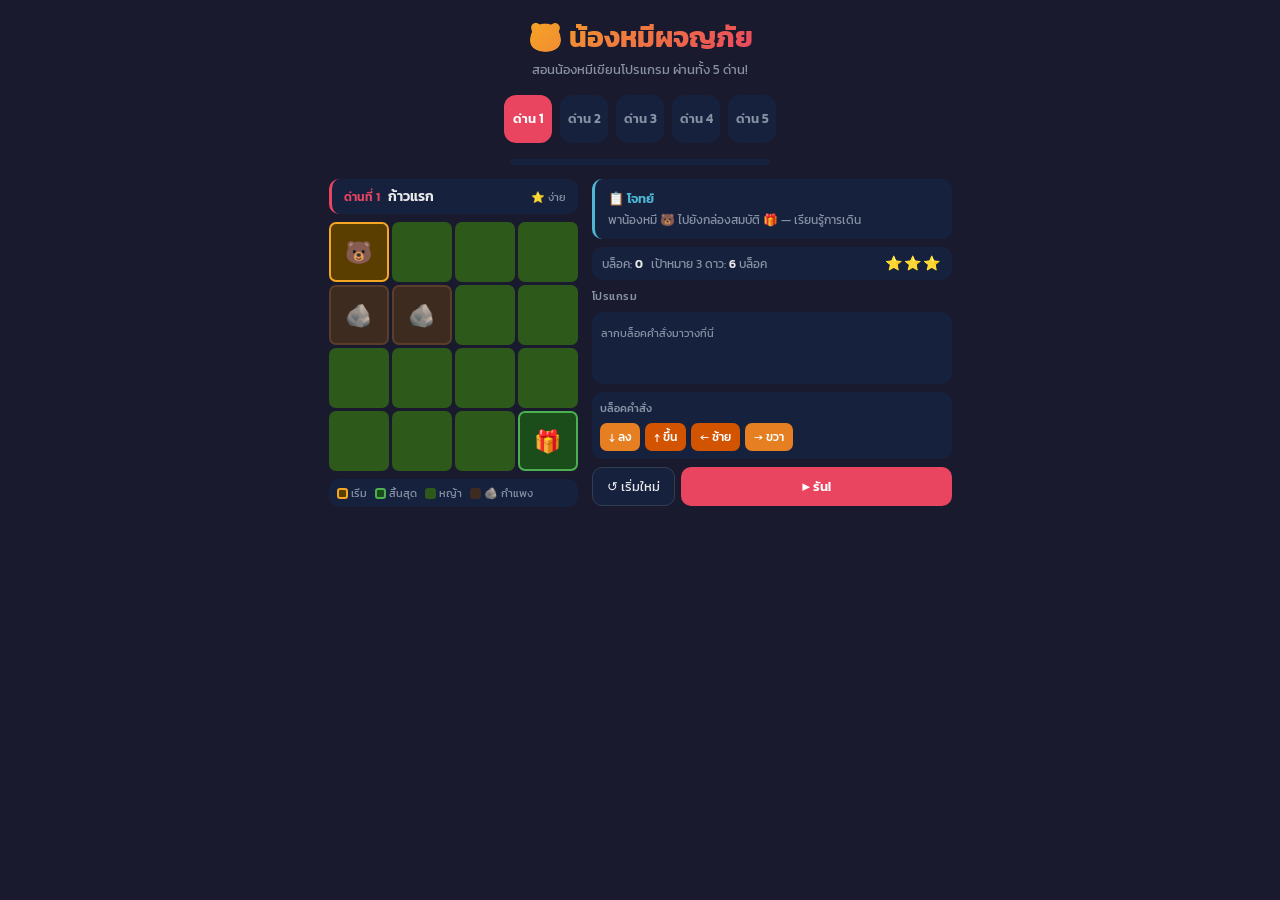
==== commit 3a875fff: "Updated the game is latest version." ====
--- a/index.html
+++ b/index.html
@@ -72,7 +72,7 @@
     <h2 id="win-title">เยี่ยมมาก!</h2>
     <p id="win-desc">ผ่านด่านแล้ว!</p>
     <div id="win-stars" style="font-size:28px;margin-bottom:16px">⭐⭐⭐</div>
-    <button class="win-next" id="win-next-btn" onclick="nextLevel()">ด่านถัดไป ➡</button>
+    <button class="win-next" id="win-next-btn" onclick="nextLevel()">ด่านถัดไป →</button>
     <button class="win-close" onclick="closeWin()">เล่นอีกครั้ง</button>
   </div>
 </div>
--- a/style.css
+++ b/style.css
@@ -96,6 +96,11 @@
 .grid{
   display:grid;
   gap:3px;
+  /* width:min(360px,100%);
+  height:min(360px,100%);
+  aspect-ratio:1;
+  max-width:360px;
+  max-height:360px; */
 }
 .cell{
   width:60px;height:60px;
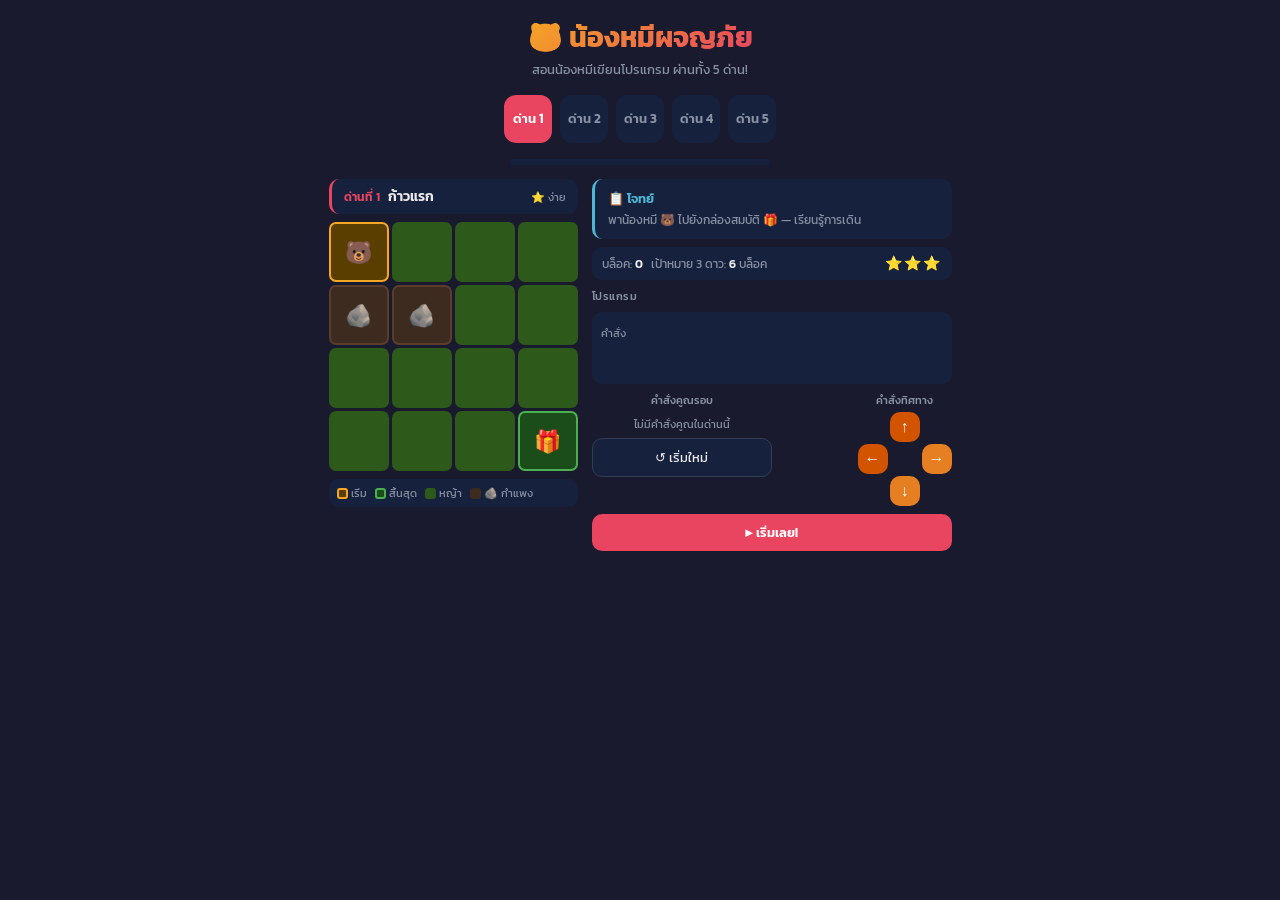
==== commit f960b6fd: "Updated the game is latest version." ====
--- a/index.html
+++ b/index.html
@@ -45,17 +45,23 @@
 
     <div class="prog-label">โปรแกรม</div>
     <div class="prog" id="prog">
-      <!-- <div class="flag-blk">🚩</div> -->
-      <div class="hint" id="hint">ลากบล็อคคำสั่งมาวางที่นี่</div>
+      <div class="hint" id="hint">คำสั่ง</div>
     </div>
 
-    <div class="palette" id="palette">
-      <div class="palette-label">บล็อคคำสั่ง</div>
+    <div class="command-panel">
+      <div class="command-left">
+        <div class="palette-label">คำสั่งคูณรอบ</div>
+        <div class="multiplier-panel" id="multiplier-panel"></div>
+        <button class="rst" onclick="resetGame()">↺ เริ่มใหม่</button>
+      </div>
+      <div class="command-right">
+        <div class="palette-label">คำสั่งทิศทาง</div>
+        <div class="joystick-panel" id="palette"></div>
+      </div>
     </div>
 
     <div class="btn-row">
-      <button class="rst" onclick="resetGame()">↺ เริ่มใหม่</button>
-      <button class="run" onclick="runProgram()">▶ รัน!</button>
+      <button class="run" onclick="runProgram()">▶ เริ่มเลย!</button>
 
     </div>
 
--- a/style.css
+++ b/style.css
@@ -356,4 +356,105 @@
   height:100%;border-radius:999px;
   background:linear-gradient(90deg,var(--gold),var(--accent));
   transition:width .4s ease;
-}+}
+
+/* Command panel layout */
+.command-panel {
+  display: flex;
+  gap: 10px;
+  align-items: stretch;
+  justify-content: space-between;
+}
+.command-left {
+  display: flex;
+  flex-direction: column;
+  gap: 6px;
+  min-width: 170px;
+  width: 50%;
+  text-align: center;
+}
+
+.command-right {
+  display: flex;
+  flex-direction: column;
+  text-align: center;
+  align-items: center;
+  justify-content: center;
+  gap: 2px;
+}
+
+/* Multiplier items list */
+.multiplier-panel {
+  display: flex;
+  flex-direction: column;
+  gap: 6px;
+}
+.mult-item {
+  background: var(--surface);
+  border-radius: 8px;
+  padding: 6px 8px;
+  display: flex;
+  flex-direction: row;
+  align-items: center;
+  gap: 8px;
+  border: 1px solid rgba(255,255,255,.12);
+  justify-content: space-between;
+}
+.mult-item .mult-label {
+  font-size: 12px;
+  font-weight: 600;
+  color: #ce93d8;
+}
+.mult-item .mult-val {
+  font-size: 18px;
+  font-weight: 700;
+  color: #fff;
+  min-width: 28px;
+  text-align: center;
+}
+.mult-item .mult-btns {
+  display: flex;
+  gap: 4px;
+}
+.mult-btn {
+  background: var(--card);
+  border: 1px solid rgba(255,255,255,.2);
+  color: #fff;
+  border-radius: 6px;
+  width: 26px; height: 26px;
+  font-size: 16px;
+  cursor: pointer;
+  font-family: 'Kanit', sans-serif;
+  display: flex; align-items: center; justify-content: center;
+  transition: background .15s;
+}
+.mult-btn:hover { background: var(--accent); }
+
+/* Joystick grid */
+.joystick-panel {
+  display: grid;
+  grid-template-areas:
+    ". up ."
+    "left . right"
+    ". down .";
+  grid-template-columns: repeat(3, 30px);
+  grid-template-rows: repeat(3, 30px);
+  gap: 2px;
+  background: transparent;
+}
+.joy-btn {
+  border: none;
+  border-radius: 10px;
+  font-size: 16px;
+  cursor: pointer;
+  display: flex; align-items: center; justify-content: center;
+  transition: transform .1s, opacity .2s;
+  color: #fff;
+  font-weight: 700;
+}
+.joy-btn:active { transform: scale(.9); }
+.joy-btn.up    { grid-area: up;    background: #d35400; }
+.joy-btn.down  { grid-area: down;  background: #e67e22; }
+.joy-btn.left  { grid-area: left;  background: #d35400; }
+.joy-btn.right { grid-area: right; background: #e67e22; }
+.joy-btn.hidden { visibility: hidden; }
